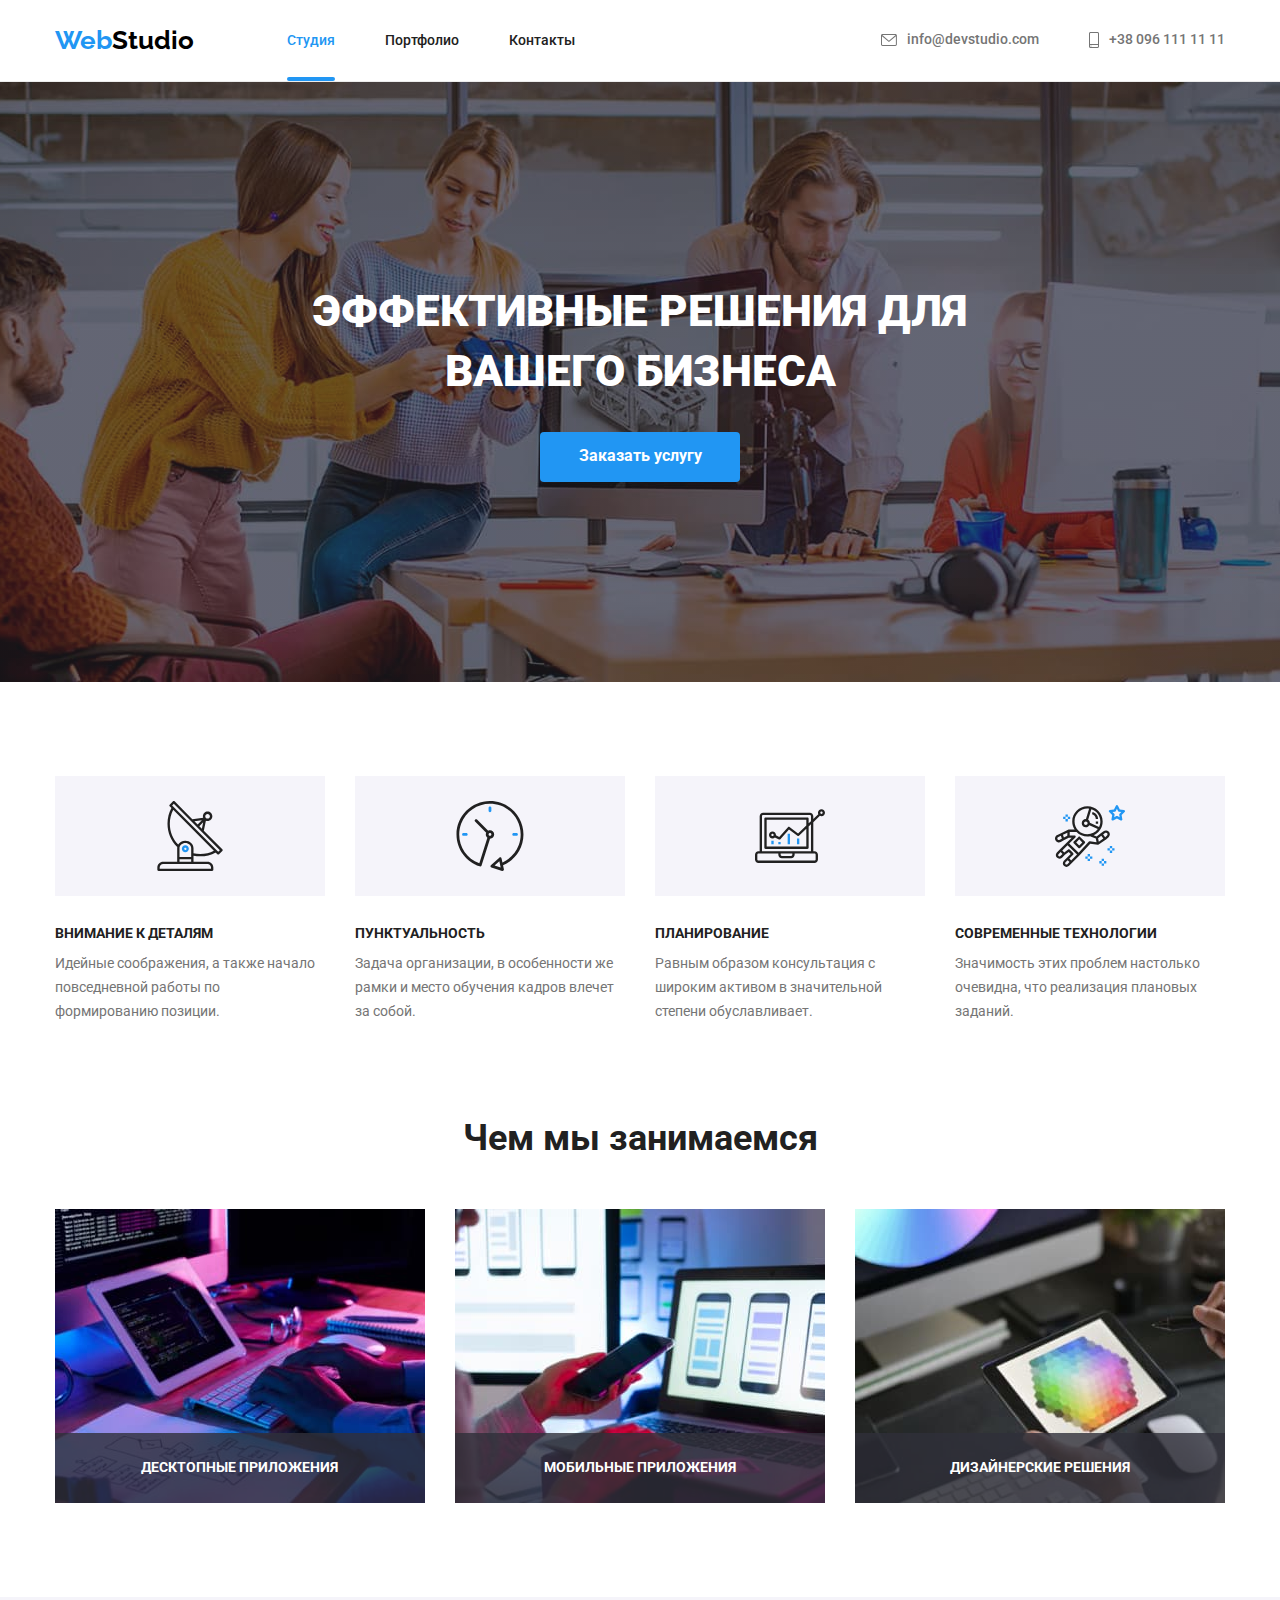
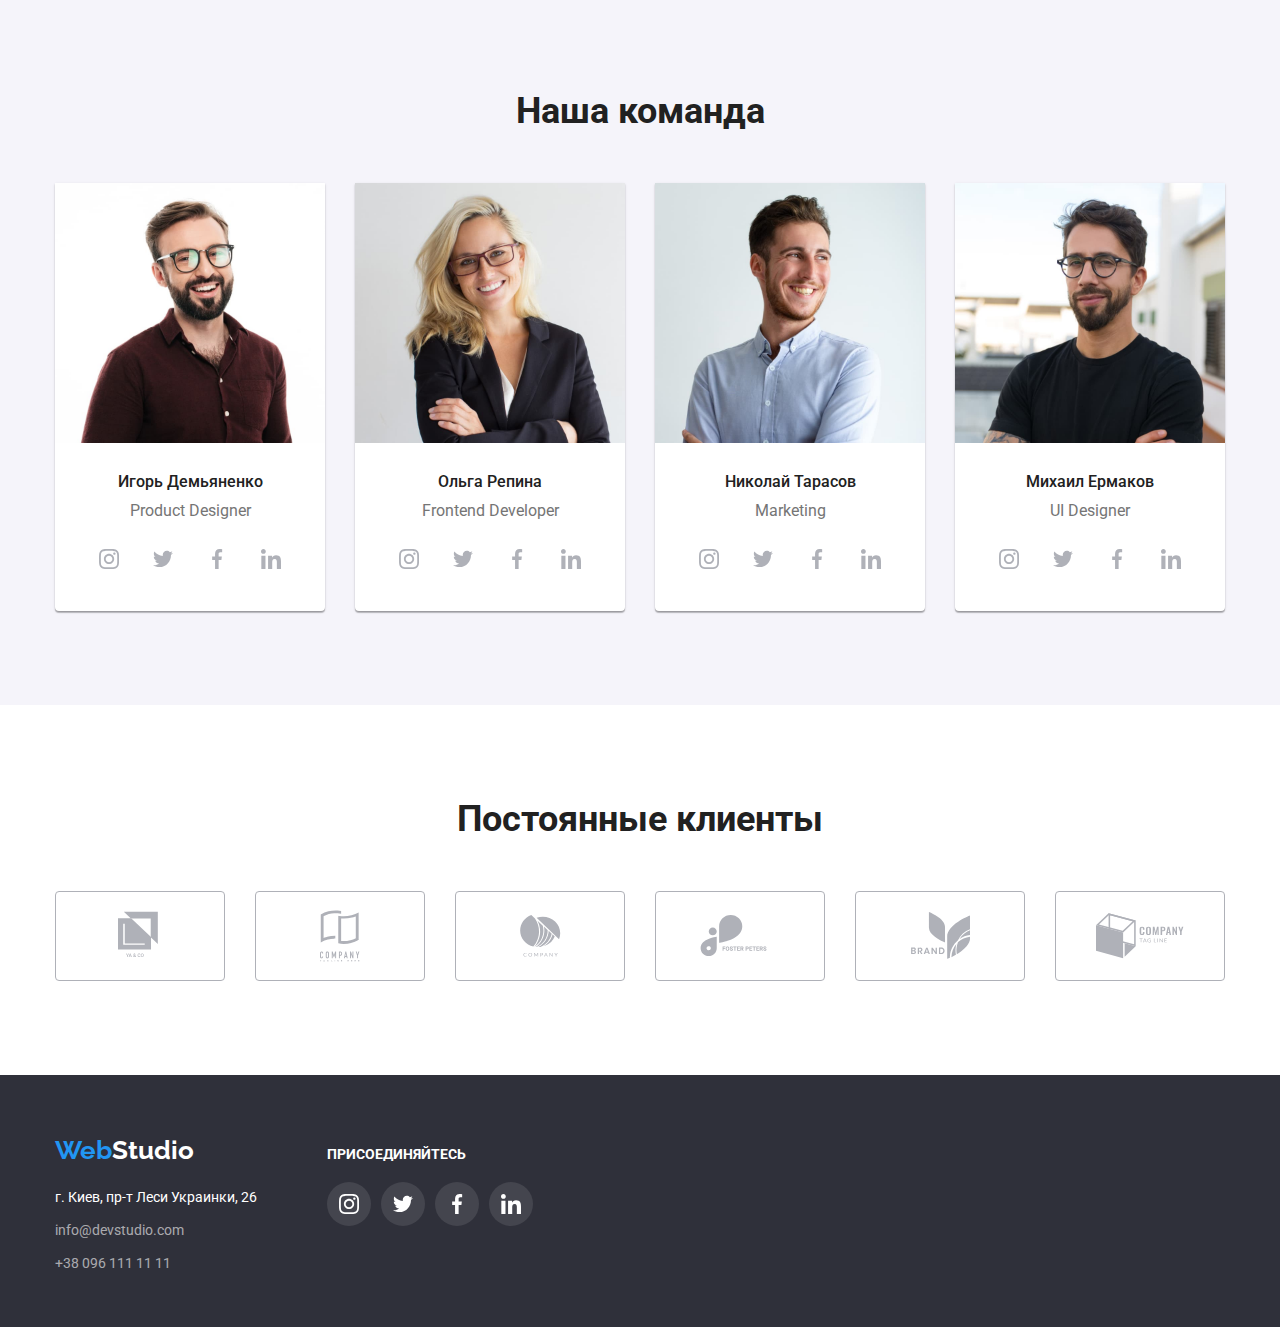
==== index.html @ 31a64cbc "add index.html" ====
<!DOCTYPE html>
<html lang="ru">
  <head>
    <meta charset="UTF-8" />
    <meta name="viewport" content="width=device-width, initial-scale=1.0" />
    <title>Студия</title>
    <link rel="preconnect" href="https://fonts.gstatic.com" />
    <link
      href="https://fonts.googleapis.com/css2?family=Raleway:wght@700&family=Roboto:wght@400;500;700;900&display=swap"
      rel="stylesheet"
    />
    <link
      rel="stylesheet"
      href="https://cdnjs.cloudflare.com/ajax/libs/modern-normalize/1.0.0/modern-normalize.min.css"
    />
    <link rel="stylesheet" href="./css/styles.css" />
  </head>

  <body>
    <!-- Шапка -->
    <header class="header">
      <!--Контейнер для шапки сайта-->
      <div class="container main-nav">
        <nav class="header-nav">
          <!--Навигация-->
          <a href="./index.html" class="logo">
            <span class="logo-web">Web</span>Studio
          </a>

          <ul class="header-list">
            <li class="item">
              <a href="" class="header-list-link current">Студия</a>
            </li>

            <li class="item">
              <a href="./portfolio.html" class="header-list-link">Портфолио</a>
            </li>

            <li class="item">
              <a href="" class="header-list-link">Контакты</a>
            </li>
          </ul>
        </nav>

        <!--Kонтакы-->
        <ul class="contacts">
          <li class="item">
            <a
              href="mailto:info@devstudio.com"
              class="contacts-link header-mail"
            >
              <svg class="icon-contacts" width="16" height="12">
                <use href="./images/icons.svg#icon-envelope"></use>
              </svg>
              info@devstudio.com
            </a>
          </li>

          <li class="item">
            <a href="tel:+380961111111" class="contacts-link header-tel">
              <svg class="icon-contacts" width="10" height="16">
                <use href="./images/icons.svg#icon-smartphone"></use>
              </svg>
              +38 096 111 11 11
            </a>
          </li>
        </ul>
      </div>
    </header>

    <main>
      <!--Герой-->
      <section class="hero">
        <div class="header-overlay">
          <h1 class="hero-title">Эффективные решения для вашего бизнеса</h1>
          <!-- <a href="" class="hero-link" data-modal-open>Заказать услугу</a> -->
          <button class="hero-button" data-modal-open>Заказать услугу</button>
        </div>
      </section>

      <!--Особенности-->
      <section class="features">
        <div class="container">
          <!-- Скрытый заголовок, особенности -->

          <h2 class="hidden">Особенности</h2>
          <ul class="features-list">
            <li class="features-list-item feature-first">
              <div class="features-icons">
                <svg class="icon-antenna" width="70" height="70">
                  <use href="./images/icons.svg#icon-antenna"></use>
                </svg>
              </div>
              <h3 class="features-item-title">Внимание к деталям</h3>
              <p class="features-item-text">
                Идейные соображения, а также начало повседневной работы по
                формированию позиции.
              </p>
            </li>

            <li class="features-list-item feature-second">
              <div class="features-icons">
                <svg class="icon-clock" width="70" height="70">
                  <use href="./images/icons.svg#icon-clock"></use>
                </svg>
              </div>
              <h3 class="features-item-title">Пунктуальность</h3>
              <p class="features-item-text">
                Задача организации, в особенности же рамки и место обучения
                кадров влечет за собой.
              </p>
            </li>

            <li class="features-list-item feature-third">
              <div class="features-icons">
                <svg class="icon-diagram" width="70" height="70">
                  <use href="./images/icons.svg#icon-diagram"></use>
                </svg>
              </div>
              <h3 class="features-item-title">Планирование</h3>
              <p class="features-item-text">
                Равным образом консультация с широким активом в значительной
                степени обуславливает.
              </p>
            </li>

            <li class="features-list-item feature-fourth">
              <div class="features-icons">
                <svg class="icon-astronaut" width="70" height="70">
                  <use href="./images/icons.svg#icon-astronaut"></use>
                </svg>
              </div>
              <h3 class="features-item-title">Современные технологии</h3>
              <p class="features-item-text">
                Значимость этих проблем настолько очевидна, что реализация
                плановых заданий.
              </p>
            </li>
          </ul>
        </div>
      </section>

      <!--Чем мы занимаемся-->
      <section class="issues">
        <div class="container">
          <!--Виды работ-->
          <h2 class="issues-title">Чем мы занимаемся</h2>
          <ul class="issues-list">
            <li class="issues-item">
              <div class="issues-item-thumb">
                <img
                  src="./images/our_projects_1.jpg"
                  alt="Архитектура и логика"
                  width="370"
                />
                <p class="issues-image-text">Десктопные приложения</p>
              </div>
            </li>

            <li class="issues-item">
              <div class="issues-item-thumb">
                <img
                  src="./images/our_projects_2.jpg"
                  alt="Разработка интерфейса"
                  width="370"
                />
                <p class="issues-image-text">Мобильные приложения</p>
              </div>
            </li>

            <li class="issues-item">
              <div class="issues-item-thumb">
                <img
                  src="./images/our_projects_3.jpg"
                  alt="Дизайн"
                  width="370"
                />
                <p class="issues-image-text">Дизайнерские решения</p>
              </div>
            </li>
          </ul>
        </div>
      </section>

      <!-- Наша команда -->
      <section class="team">
        <div class="container">
          <!--Представление команды-->
          <h2 class="team-title">Наша команда</h2>
          <ul class="team-list">
            <!-- Игорь Демьяненко -->
            <li class="team-list-item">
              <img
                src="./images/team_card_1.jpg"
                alt="Игорь Демьяненко"
                width="270"
              />
              <div class="team-card">
                <h3 class="team-item-title">Игорь Демьяненко</h3>
                <p class="team-item-text">Product Designer</p>
                <ul class="social-network ihor-sn">
                  <li class="sn-item">
                    <a href="" class="circle-button">
                      <svg class="icon-sn" width="20" height="20">
                        <use href="./images/icons.svg#icon-instagram"></use>
                      </svg>
                    </a>
                  </li>
                  <li class="sn-item">
                    <a href="" class="circle-button">
                      <svg class="icon-sn" width="20" height="20">
                        <use href="./images/icons.svg#icon-twitter"></use>
                      </svg>
                    </a>
                  </li>
                  <li class="sn-item">
                    <a href="" class="circle-button">
                      <svg class="icon-sn" width="20" height="20">
                        <use href="./images/icons.svg#icon-facebook"></use>
                      </svg>
                    </a>
                  </li>
                  <li class="sn-item">
                    <a href="" class="circle-button">
                      <svg class="icon-sn" width="20" height="20">
                        <use href="./images/icons.svg#icon-linkedin"></use>
                      </svg>
                    </a>
                  </li>
                </ul>
              </div>
            </li>

            <!-- Ольга Репина -->
            <li class="team-list-item">
              <img
                src="./images/team_card_2.jpg"
                alt="Ольга Репина"
                width="270"
              />
              <div class="team-card">
                <h3 class="team-item-title">Ольга Репина</h3>
                <p class="team-item-text">Frontend Developer</p>
                <ul class="social-network olha-sn">
                  <li class="sn-item">
                    <a href="" class="circle-button">
                      <svg class="icon-sn" width="20" height="20">
                        <use href="./images/icons.svg#icon-instagram"></use>
                      </svg>
                    </a>
                  </li>
                  <li class="sn-item">
                    <a href="" class="circle-button">
                      <svg class="icon-sn" width="20" height="20">
                        <use href="./images/icons.svg#icon-twitter"></use>
                      </svg>
                    </a>
                  </li>
                  <li class="sn-item">
                    <a href="" class="circle-button">
                      <svg class="icon-sn" width="20" height="20">
                        <use href="./images/icons.svg#icon-facebook"></use>
                      </svg>
                    </a>
                  </li>
                  <li class="sn-item">
                    <a href="" class="circle-button">
                      <svg class="icon-sn" width="20" height="20">
                        <use href="./images/icons.svg#icon-linkedin"></use>
                      </svg>
                    </a>
                  </li>
                </ul>
              </div>
            </li>

            <!-- Николай Тарасов -->
            <li class="team-list-item">
              <img
                src="./images/team_card_3.jpg"
                alt="Николай Тарасов"
                width="270"
              />
              <div class="team-card">
                <h3 class="team-item-title">Николай Тарасов</h3>
                <p class="team-item-text">Marketing</p>
                <ul class="social-network nikolay-sn">
                  <li class="sn-item">
                    <a href="" class="circle-button">
                      <svg class="icon-sn" width="20" height="20">
                        <use href="./images/icons.svg#icon-instagram"></use>
                      </svg>
                    </a>
                  </li>
                  <li class="sn-item">
                    <a href="" class="circle-button">
                      <svg class="icon-sn" width="20" height="20">
                        <use href="./images/icons.svg#icon-twitter"></use>
                      </svg>
                    </a>
                  </li>
                  <li class="sn-item">
                    <a href="" class="circle-button">
                      <svg class="icon-sn" width="20" height="20">
                        <use href="./images/icons.svg#icon-facebook"></use>
                      </svg>
                    </a>
                  </li>
                  <li class="sn-item">
                    <a href="" class="circle-button">
                      <svg class="icon-sn" width="20" height="20">
                        <use href="./images/icons.svg#icon-linkedin"></use>
                      </svg>
                    </a>
                  </li>
                </ul>
              </div>
            </li>

            <!-- Михаил Ермаков -->
            <li class="team-list-item">
              <img
                src="./images/team_card_4.jpg"
                alt="Михаил Ермаков"
                width="270"
              />
              <div class="team-card">
                <h3 class="team-item-title">Михаил Ермаков</h3>
                <p class="team-item-text">UI Designer</p>
                <ul class="social-network michail-sn">
                  <li class="sn-item">
                    <a href="" class="circle-button">
                      <svg class="icon-sn" width="20" height="20">
                        <use href="./images/icons.svg#icon-instagram"></use>
                      </svg>
                    </a>
                  </li>
                  <li class="sn-item">
                    <a href="" class="circle-button">
                      <svg class="icon-sn" width="20" height="20">
                        <use href="./images/icons.svg#icon-twitter"></use>
                      </svg>
                    </a>
                  </li>
                  <li class="sn-item">
                    <a href="" class="circle-button">
                      <svg class="icon-sn" width="20" height="20">
                        <use href="./images/icons.svg#icon-facebook"></use>
                      </svg>
                    </a>
                  </li>
                  <li class="sn-item">
                    <a href="" class="circle-button">
                      <svg class="icon-sn" width="20" height="20">
                        <use href="./images/icons.svg#icon-linkedin"></use>
                      </svg>
                    </a>
                  </li>
                </ul>
              </div>
            </li>
          </ul>
        </div>
      </section>

      <!-- Постоянные клиенты -->

      <section class="clients">
        <div class="container">
          <h2 class="clients-title">Постоянные клиенты</h2>
          <ul class="clients-list">
            <li class="client-item">
              <a href="" class="button-clients">
                <svg class="clients-icon-logo" width="44" height="50">
                  <use href="./images/icons.svg#icon-client-logo1"></use>
                </svg>
              </a>
            </li>

            <li class="client-item">
              <a href="" class="button-clients">
                <svg class="clients-icon-logo" width="40" height="52">
                  <use href="./images/icons.svg#icon-client-logo2"></use>
                </svg>
              </a>
            </li>

            <li class="client-item">
              <a href="" class="button-clients">
                <svg class="clients-icon-logo" width="41" height="42">
                  <use href="./images/icons.svg#icon-client-logo3"></use>
                </svg>
              </a>
            </li>

            <li class="client-item">
              <a href="" class="button-clients">
                <svg class="clients-icon-logo" width="80" height="42">
                  <use href="./images/icons.svg#icon-client-logo4"></use>
                </svg>
              </a>
            </li>

            <li class="client-item">
              <a href="" class="button-clients">
                <svg class="clients-icon-logo" width="59" height="47">
                  <use href="./images/icons.svg#icon-client-logo5"></use>
                </svg>
              </a>
            </li>

            <li class="client-item">
              <a href="" class="button-clients">
                <svg class="clients-icon-logo" width="88" height="46">
                  <use href="./images/icons.svg#icon-client-logo6"></use>
                </svg>
              </a>
            </li>
          </ul>
        </div>
      </section>
    </main>

    <!-- Подвал -->
    <footer class="footer">
      <div class="container">
        <div class="footer-flex">
          <!-- Блок с контактной информацией -->
          <div class="footer-contacts">
            <!-- Лого -->
            <a href="./index.html" class="footer-logo">
              <span class="logo-web">Web</span>Studio
            </a>

            <!--Контактная информация-->
            <address class="footer-address">
              <!-- Физический адрес -->

              <a
                href="https://goo.gl/maps/JUrXiFq32XLz6EwXA"
                class="footer-address-link"
                >г. Киев, пр-т Леси Украинки, 26</a
              >

              <!-- Электронная почта -->

              <a href="mailto:info@devstudio.com" class="footer-email"
                >info@devstudio.com</a
              >

              <!-- Телефон -->

              <a href="tel:+380961111111" class="footer-tel"
                >+38 096 111 11 11</a
              >
            </address>
          </div>

          <!-- Блок со ссылками на соц.сети -->
          <div class="footer-sn">
            <p class="footer-sn-title">присоединяйтесь</p>
            <ul class="footer-circle-icons">
              <li class="footer-sn-items">
                <a href="" class="circle-button footer-circle-button">
                  <svg class="icon-sn" width="20" height="20">
                    <use href="./images/icons.svg#icon-instagram"></use>
                  </svg>
                </a>
              </li>
              <li class="footer-sn-items">
                <a href="" class="circle-button footer-circle-button">
                  <svg class="icon-sn" width="20" height="20">
                    <use href="./images/icons.svg#icon-twitter"></use>
                  </svg>
                </a>
              </li>
              <li class="footer-sn-items">
                <a href="" class="circle-button footer-circle-button">
                  <svg class="icon-sn" width="20" height="20">
                    <use href="./images/icons.svg#icon-facebook"></use>
                  </svg>
                </a>
              </li>
              <li class="footer-sn-items">
                <a href="" class="circle-button footer-circle-button">
                  <svg class="icon-sn" width="20" height="20">
                    <use href="./images/icons.svg#icon-linkedin"></use>
                  </svg>
                </a>
              </li>
            </ul>
          </div>
        </div>
      </div>
    </footer>

    <!-- Модальное окно -->

    <div class="backdrop is-hidden" data-modal>
      <div class="modal">
        <p>
          Lorem ipsum dolor sit amet consectetur adipisicing elit. Est hic optio
          dicta pariatur nostrum sequi aspernatur itaque dolorem veniam delectus
          voluptatum eveniet ipsa exercitationem velit, sint, blanditiis
          obcaecati cum dolores, accusamus culpa sed. Facilis fuga incidunt
          explicabo eaque? Autem nulla quod sapiente, dolores fugit nostrum
          accusantium architecto reiciendis quia! Earum quae eligendi incidunt
          assumenda labore debitis molestiae! Itaque blanditiis minus ipsam
          illum maiores quam ipsa, omnis sapiente aut tempora quia officia
          explicabo officiis facere, quos tenetur, esse odit saepe laudantium?
          Iusto incidunt nihil laborum similique nostrum est ratione asperiores
          quisquam sit? Fuga quisquam quae velit corrupti debitis voluptate
          quibusdam minus.
        </p>
        <button class="modal-close-button" data-modal-close>
          <svg class="modal-close-svg" width="30" height="30">
            <use href="./images/logo-svg/symbol-defs.svg#icon-close"></use>
          </svg>
        </button>
      </div>
    </div>

    <script src="./js/modal.js"></script>
  </body>
</html>
---- css/styles.css ----
:root {
  --main-background-color: #ffffff;
  --white-additional-color: #ffffff;
  --additional-background-color: #f5f4fa;
  --title-text-color: #212121;
  --text-color: #757575;
  --accent-color: #2196f3;
  --logo-color: #000;
  --hero-footer-color: #2f303a;
  --mailtel-logo-footer: rgba(255, 255, 255, 0.6);
  --grey-svg-color: #afb1b8;
  --portfolio-border-color: #eeeeee;
}

/* Общая стилизация */

ul {
  list-style: none;
  margin: 0;
  padding: 0;
}

a {
  text-decoration: none;
}

/* Фоновые цвета */

.header {
  background-color: var(--main-background-color);
  border-bottom: 1px solid #ececec;
}

.hero,
.footer {
  background-color: var(--hero-footer-color);
}

.team {
  background-color: var(--additional-background-color);
}

/* Шрифты */

body {
  margin: 0;
  font-family: 'Roboto', sans-serif;
}

/* Общие стили для контейнера */

.container {
  margin-left: auto;
  margin-right: auto;
  width: 1200px;
  padding-left: 15px;
  padding-right: 15px;
}

/* Стилизация разделов с фоном, отличным от основного */

.team {
  margin-left: auto;
  margin-right: auto;
}

/* Обнуление встроенных стилей */

h1,
h2,
h3,
h4,
h5,
h6,
p {
  margin: 0;
}

img {
  display: block;
  max-width: 100%;
}

button {
  border: 0;
  padding: 0;
  margin: 0;
}

/* Header */

/* Логотип в шапке */

.logo {
  margin-right: 93px;
  padding-top: 25px;
  padding-bottom: 25px;

  color: var(--logo-color);

  font-family: 'Raleway', sans-serif;

  font-weight: 700;
  font-size: 26px;
  line-height: 1.19;
}

.logo-web {
  color: var(--accent-color);
}

/* Оформление нав. ссылок в шапке */

.header-list-link {
  position: relative;

  padding-top: 32px;
  padding-bottom: 32px;

  color: var(--title-text-color);

  font-weight: 500;
  font-size: 14px;
  line-height: 1.14;

  text-decoration: none;

  transition: color 250ms cubic-bezier(0.4, 0, 0.2, 1);
}

.header-list-link:hover,
.header-list-link:focus {
  color: var(--accent-color);
}

.header-list .header-list-link.current {
  color: var(--accent-color);
}

/* Подчеркивание активного пункта меню */

.header-list-link.current::after {
  position: absolute;
  content: '';
  display: block;
  bottom: -1px;
  width: 100%;
  height: 4px;
  background-color: var(--accent-color);
  border-radius: 2px;
}

/* Оформление ссылок email и tel в шапке */

.contacts-link {
  display: flex;
  align-items: center;

  padding-top: 32px;
  padding-bottom: 32px;

  color: var(--text-color);

  font-weight: 500;
  font-size: 14px;
  line-height: 1.14;

  text-decoration: none;

  transition: color 250ms cubic-bezier(0.4, 0, 0.2, 1);
}

.contacts-link:hover,
.contacts-link:focus {
  color: var(--accent-color);
}

/* Геометрия и позиционирование Header */

/* Размещает в одну строку ссылки email и tel */

.header-list,
.contacts {
  display: flex;
}

/* Размещает в одну строку лого и нав. ссылки */

.header-nav {
  display: flex;
  align-items: center;
}

/* Размещает в одну строку навигацию и контакты */

.main-nav {
  display: flex;
  align-items: center;
  justify-content: space-between;
}

/* Добавляет отступы между нав. ссылками и между ссылками контактов.
Отступ только для тех элементов, перед которыми есть хоть один сосед */

.header-list .item + .item {
  margin-left: 50px;
}

.contacts .item + .item {
  margin-left: 50px;
}

/* Цвет и отступ для иконок мейла и телефона */

.icon-contacts {
  margin-right: 10px;
  fill: currentColor;
}

/* Герой */

.hero {
  max-width: 1600px;
  height: 600px;

  margin-left: auto;
  margin-right: auto;

  text-align: center;
}

.header-overlay {
  background-repeat: no-repeat;
  background-position: center;
  background-size: cover;

  padding-top: 200px;

  max-width: 1600px;
  min-height: 600px;
  margin-left: auto;
  margin-right: auto;

  background-image: linear-gradient(
      to right,
      rgba(47, 48, 58, 0.4),
      rgba(47, 48, 58, 0.4)
    ),
    url('../images/img-hero.jpg');
}

.hero-title {
  margin-left: auto;
  margin-right: auto;
  margin-bottom: 30px;

  width: 696px;

  color: var(--white-additional-color);

  font-weight: 900;
  font-size: 44px;
  line-height: 1.36;

  text-transform: uppercase;
}

/* .hero-link {
  display: inline-block;
  padding: 10px 32px;
  border-radius: 4px;
  color: var(--white-additional-color);
  background-color: var(--accent-color);
  font-weight: 700;
  font-size: 16px;
} */

.hero-button {
  width: 200px;
  height: 50px;
  background-color: var(--accent-color);
  color: var(--white-additional-color);
  font-weight: 700;
  font-size: 16px;
  border-radius: 4px;
  cursor: pointer;
}

/* Особенности */

.features {
  padding-top: 94px;
}

/* Декоративные элементы  */

.features-icons {
  display: flex;
  justify-content: center;
  align-items: center;

  margin-bottom: 30px;

  width: 270px;
  height: 120px;

  background-color: var(--additional-background-color);
}

/* Стили текста и заголовков */

.features-item-title {
  margin-bottom: 10px;

  color: var(--title-text-color);

  font-weight: 700;
  font-size: 14px;
  line-height: 1.14;

  text-transform: uppercase;
}

.features-item-text {
  color: var(--text-color);

  font-weight: 400;
  font-size: 14px;
  line-height: 1.71;
}

/* Размещает блоки в строку. Компенсационные отступы */

.features-list {
  display: flex;
  flex-wrap: wrap;

  margin-left: -30px;
  margin-top: -30px;
}

/* Размещает блоки по 4 в строке. Добавляет отступы между ними */

.features-list > .features-list-item {
  flex-basis: calc(100% / 4 - 30px);

  margin-left: 30px;
  margin-top: 30px;
}

/* Задачи */

.issues {
  padding-top: 94px;
  padding-bottom: 94px;
}

.issues-title {
  margin-bottom: 50px;

  color: var(--title-text-color);

  font-weight: 700;
  font-size: 36px;
  line-height: 1.16;

  text-align: center;
}

.issues-item-thumb {
  position: relative;
}

.issues-item-thumb::before {
  content: '';
  display: flex;
  position: absolute;

  top: 224px;
  left: 0;

  width: 100%;
  height: 70px;

  background-color: rgba(47, 48, 58, 0.8);
}

.issues-image-text {
  position: absolute;
  top: 251px;
  white-space: nowrap;

  transform: translate(-50%, 0);
  left: 50%;

  color: var(--white-additional-color);

  font-weight: 700;
  font-size: 14px;
  line-height: 1.14;

  text-transform: uppercase;
}

/* Размещает блоки в строку. Компенсационные отступы */

.issues-list {
  display: flex;
  flex-wrap: wrap;

  margin-left: -30px;
  margin-top: -30px;
}

/* Размещает блоки по 3 в строке. Добавляет отступы между ними */

.issues-list > .issues-item {
  flex-basis: calc(100% / 3 - 30px);

  margin-left: 30px;
  margin-top: 30px;
}

/* Команда */

.team {
  padding-top: 94px;
  padding-bottom: 94px;
}

.team-title {
  margin-bottom: 50px;

  color: var(--title-text-color);

  font-weight: 700;
  font-size: 36px;
  line-height: 1.16;

  text-align: center;
}

.team-card {
  padding: 30px 32px;
}

.team-item-title {
  margin-bottom: 10px;

  color: var(--title-text-color);

  font-weight: 500;
  font-size: 16px;
  line-height: 1.18;

  text-align: center;
}

.team-item-text {
  margin-bottom: 16px;

  color: var(--text-color);

  font-weight: 400;
  font-size: 16px;
  line-height: 1.18;

  text-align: center;
}

/* Размещает блоки в строку. Компенсационные отступы */

.team-list {
  display: flex;
  flex-wrap: wrap;
  margin-left: -30px;
  margin-top: -30px;
}

/* Размещает блоки по 3 в строке. Добавляет отступы между ними */

.team-list > .team-list-item {
  flex-basis: calc(100% / 4 - 30px);

  margin-left: 30px;
  margin-top: 30px;
}

.team-list-item {
  background-color: var(--main-background-color);
  box-shadow: 0px 1px 3px rgba(0, 0, 0, 0.12), 0px 1px 1px rgba(0, 0, 0, 0.14),
    0px 2px 1px rgba(0, 0, 0, 0.2);
  border-radius: 0px 0px 4px 4px;
}

/* Блок с иконками соц.сетей */

.social-network {
  display: flex;
  justify-content: space-between;
}

/* Размещение ссылок в строку, выравнивание */

.circle-button {
  display: flex;
  justify-content: center;
  align-items: center;

  width: 44px;
  height: 44px;
  border-radius: 50%;

  color: var(--grey-svg-color);
  background-color: var(--main-background-color);

  transition: color 250ms cubic-bezier(0.4, 0, 0.2, 1),
  background-color 250ms cubic-bezier(0.4, 0, 0.2, 1);
}

.circle-button:hover,
.circle-button:focus {
  background-color: var(--accent-color);
  color: var(--white-additional-color);
}

.icon-sn {
  fill: currentColor;
}

/* Постоянные клиенты */

.clients {
  padding-top: 94px;
  padding-bottom: 94px;
}

.clients-title {
  margin-bottom: 50px;

  color: var(--title-text-color);

  font-weight: 700;
  font-size: 36px;
  line-height: 1.16;

  text-align: center;
}

.clients-list {
  display: flex;
  flex-wrap: wrap;
}

.client-item:not(:last-child) {
  margin-right: 30px;
}

.button-clients {
  display: flex;
  justify-content: center;
  align-items: center;

  width: 170px;
  height: 90px;

  border: 1px solid #afb1b8;
  border-radius: 4px;

  color: #afb1b8;

  transition: color 250ms cubic-bezier(0.4, 0, 0.2, 1),
  border-color 250ms cubic-bezier(0.4, 0, 0.2, 1);
}

.button-clients:hover,
.button-clients:focus {
  border-color: var(--accent-color);
  color: var(--accent-color);
}

.clients-icon-logo {
  fill: currentColor;
}

/* Подвал */

.footer {
  margin-left: auto;
  margin-right: auto;
  min-height: 252px;

  padding-top: 60px;
}

.footer-logo {
  display: block;
  margin-bottom: 20px;

  color: var(--white-additional-color);

  font-family: 'Raleway', sans-serif;
  font-weight: 700;
  font-size: 26px;
  line-height: 1.19;

  text-decoration: none;
}

.footer-address-link {
  margin-bottom: 9px;

  color: var(--white-additional-color);

  font-style: normal;
  font-weight: 400;
  font-size: 14px;
  line-height: 1.71;
}

.footer-email,
.footer-tel {
  color: var(--mailtel-logo-footer);

  font-style: normal;
  font-weight: 400;
  font-size: 14px;
  line-height: 1.71;
}

.footer-email {
  display: block;
  margin-bottom: 9px;
}


.footer-email:focus,
.footer-email:hover {
  color: var(--accent-color);
}

.footer-tel:focus,
.footer-tel:hover {
  color: var(--accent-color);
}

.footer-address-link {
  display: block;
  margin-bottom: 9px;
}

/* Ставит блоки футера в строку */

.footer-flex {
  display: flex;
  align-items: baseline;
}

.footer-sn {
  margin-left: 70px;
}

.footer-sn-title {
  margin-bottom: 20px;

  color: var(--white-additional-color);

  font-weight: 700;
  font-size: 14px;
  line-height: 1.142;

  text-align: left;
  text-transform: uppercase;
}

/* Ставит иконки в строку и добавляет выравнивание */

.footer-circle-icons {
  display: flex;
}

.footer-circle-button {
  background-color: rgba(255, 255, 255, 0.1);
  color: var(--white-additional-color);
}

.footer-sn-items {
  margin-right: 10px;
}

.footer-circle-icons li:last-child {
  margin-right: 0;
}

/* Портфолио */

.portfolio {
  padding-top: 94px;
  padding-bottom: 94px;
}

.buttons {
  margin-bottom: 50px;
}

.portfolio-button {
  padding: 6px 22px;

  color: var(--title-text-color);
  background-color: var(--additional-background-color);

  font-family: inherit;
  font-weight: 500;
  font-size: 16px;
  line-height: 1.6;

  border: none;
  border-radius: 4px;

  transition: color 250ms cubic-bezier(0.4, 0, 0.2, 1),
  background-color 250ms cubic-bezier(0.4, 0, 0.2, 1),
  box-shadow 250ms cubic-bezier(0.4, 0, 0.2, 1);
}

.portfolio-button:hover,
.portfolio-button:focus {
  color: var(--white-additional-color);
  background-color: var(--accent-color);
  box-shadow: 0px 3px 1px rgba(0, 0, 0, 0.1), 0px 1px 2px rgba(0, 0, 0, 0.08),
    0px 2px 2px rgba(0, 0, 0, 0.12);
}

.portfolio-button-list {
  display: flex;
  justify-content: center;
}

.button-item:not(:last-child) {
  margin-right: 8px;
}

/* Портфолио. Работы */

/* Эффект ховера на ссылку */

.portfolio-list-link {
  display: block;
  width: 100%;
  height: 100%;

  transition: box-shadow 250ms cubic-bezier(0.4, 0, 0.2, 1);
}

.portfolio-list-link:hover,
.portfolio-list-link:focus {
  box-shadow: 0px 1px 1px rgba(0, 0, 0, 0.12), 0px 4px 4px rgba(0, 0, 0, 0.06),
    1px 4px 6px rgba(0, 0, 0, 0.16);
}

/* Размещает карточки в строку. Компенсационные отступы */

.portfolio-list {
  display: flex;
  flex-wrap: wrap;

  margin-left: -30px;
  margin-top: -30px;
}

.portfolio-list-item {
  flex-basis: calc(100% / 3 - 30px);

  margin-left: 30px;
  margin-top: 30px;

  background-color: var(--main-background-color);
}

/* Синий оверлей */

.card-thumb {
  position: relative;
  overflow: hidden;
}

.card-overlay {
  position: absolute;
  transform: translateY(100%);
  transition: transform 250ms cubic-bezier(0.4, 0, 0.2, 1);

  top: 0;
  left: 0;

  width: 100%;
  height: 100%;

  background-color: rgba(33, 150, 243, 0.9);
}

.card-overlay-text {
  position: absolute;
  transform: translate(-50%, -50%);

  top: 50%;
  left: 50%;

  width: 322px;

  color: var(--white-additional-color);

  font-weight: 400;
  font-size: 18px;
  line-height: 1.55;
}

.portfolio-list-link:hover .card-overlay {
  transform: translateX(0);
}

.portfolio-list-link:focus .card-overlay {
  transform: translateX(0);
}

.card-content {
  padding-top: 20px;
  padding-bottom: 20px;
  padding-left: 24px;
  padding-right: 24px;

  border-bottom: 1px solid var(--portfolio-border-color);
  border-left: 1px solid var(--portfolio-border-color);
  border-right: 1px solid var(--portfolio-border-color);
}

.portfolio-item-header {
  margin-bottom: 4px;

  color: var(--title-text-color);

  font-weight: 700;
  font-size: 18px;
  line-height: 2;
}

.portfolio-item-text {
  color: var(--text-color);

  font-weight: 400;
  font-size: 16px;
  line-height: 1.87;
}

/* Скрытый заголовок. Код подсмотрен у А.Репеты */

.hidden {
  position: absolute;
  width: 1px;
  height: 1px;
  margin: -1px;
  border: 0;
  padding: 0;

  white-space: nowrap;
  clip-path: inset(100%);
  clip: rect(0 0 0 0);
  overflow: hidden;
}

/* Модальное окно */

.backdrop {
  position: fixed;
  top: 0;
  left: 0;
  width: 100%;
  height: 100%;
  background-color: rgba(0, 0, 0, 0.2);
  opacity: 1;
  transition: opasity 250ms cubic-bezier(0.4, 0, 0.2, 1);
}

.backdrop.is-hidden {
  opacity: 0;
  pointer-events: none;
}

.backdrop.is-hidden > .modal {
  opacity: 0;
}

.modal {
  position: absolute;
  top: 50%;
  left: 50%;
  transform: translate(-50%, -50%);

  padding: 40px;
  width: 528px;
  height: 581px;
  max-height: 100vh;

  background-color: var(--main-background-color);

  overflow-y: auto;

  box-shadow: 0px 1px 3px rgba(0, 0, 0, 0.12), 0px 1px 1px rgba(0, 0, 0, 0.14),
    0px 2px 1px rgba(0, 0, 0, 0.2);
  border-radius: 4px;

  transition: opacity cubic-bezier(0.4, 0, 0.2, 1);
}

.modal-close-button {
  position: absolute;
  top: 14px;
  right: 14px;
  width: 30px;
  height: 30px;
}

.modal-close-svg {
  background-color: #fff;
}
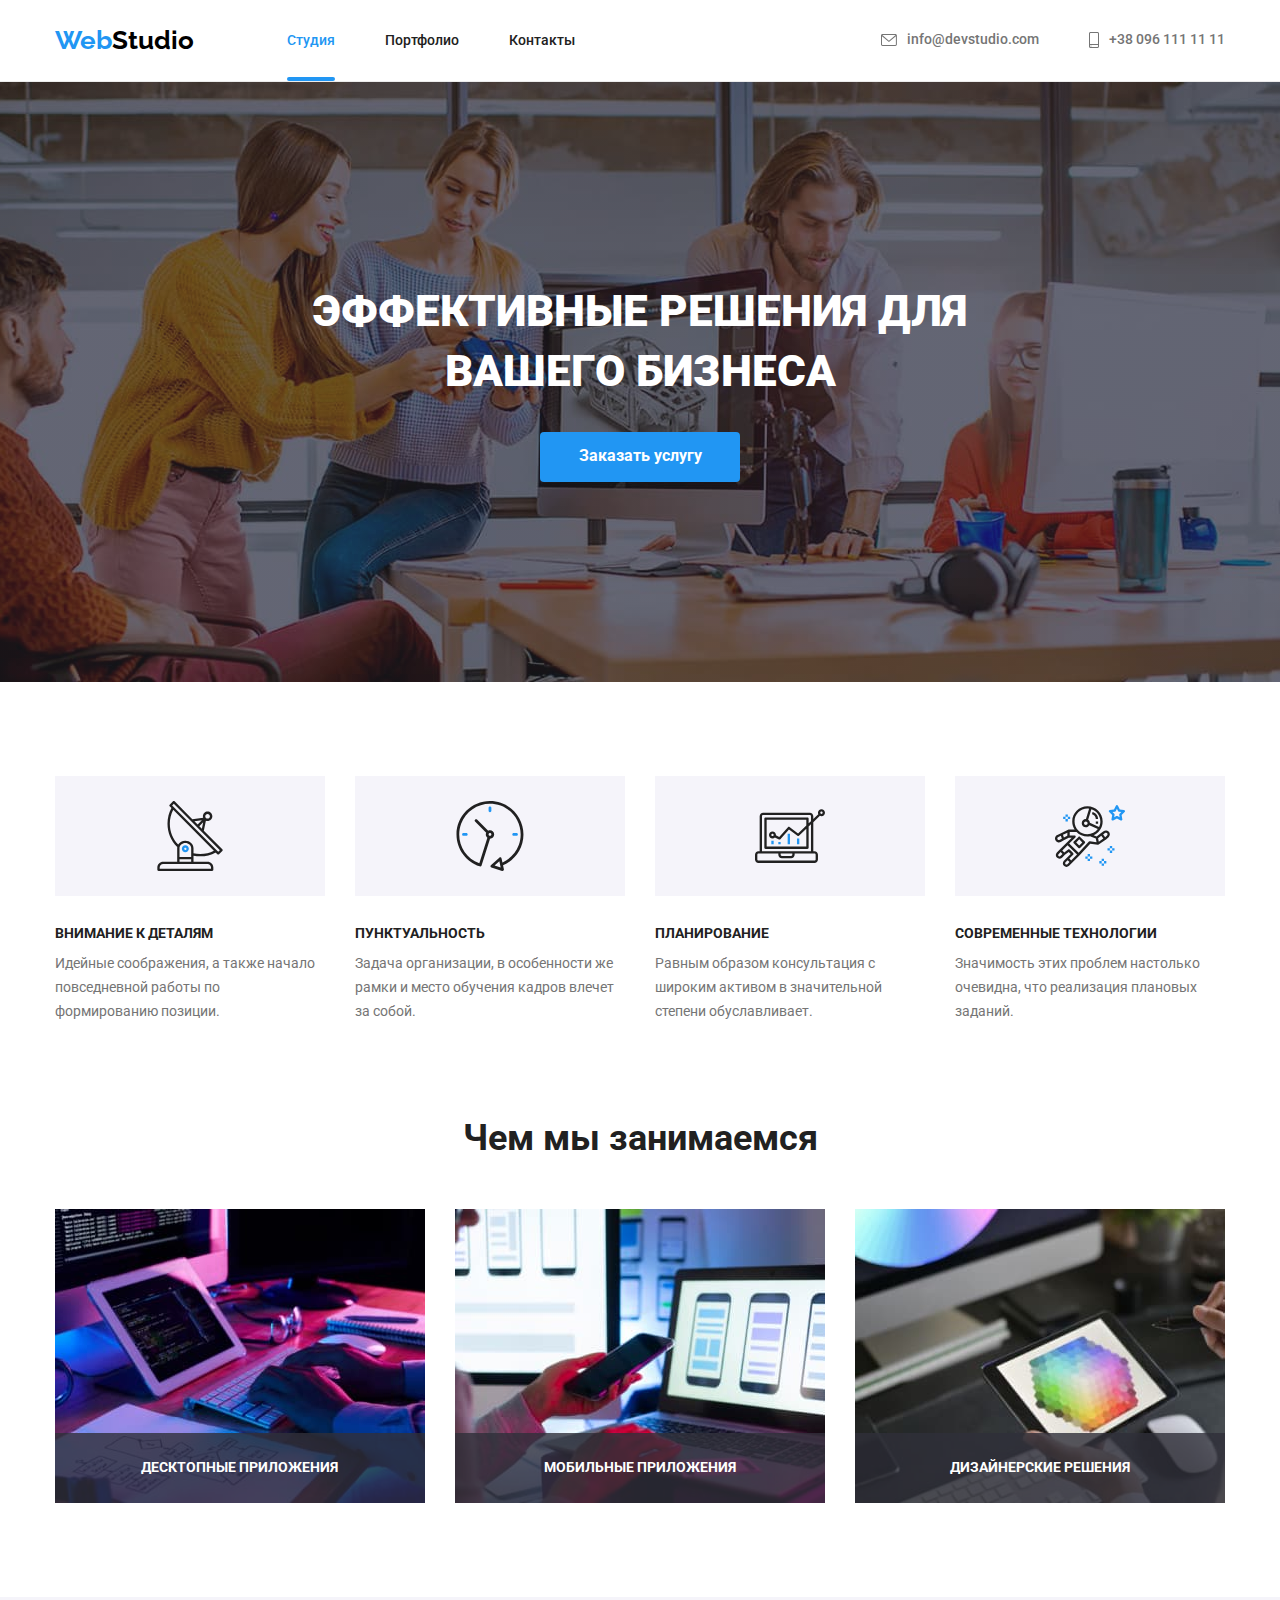
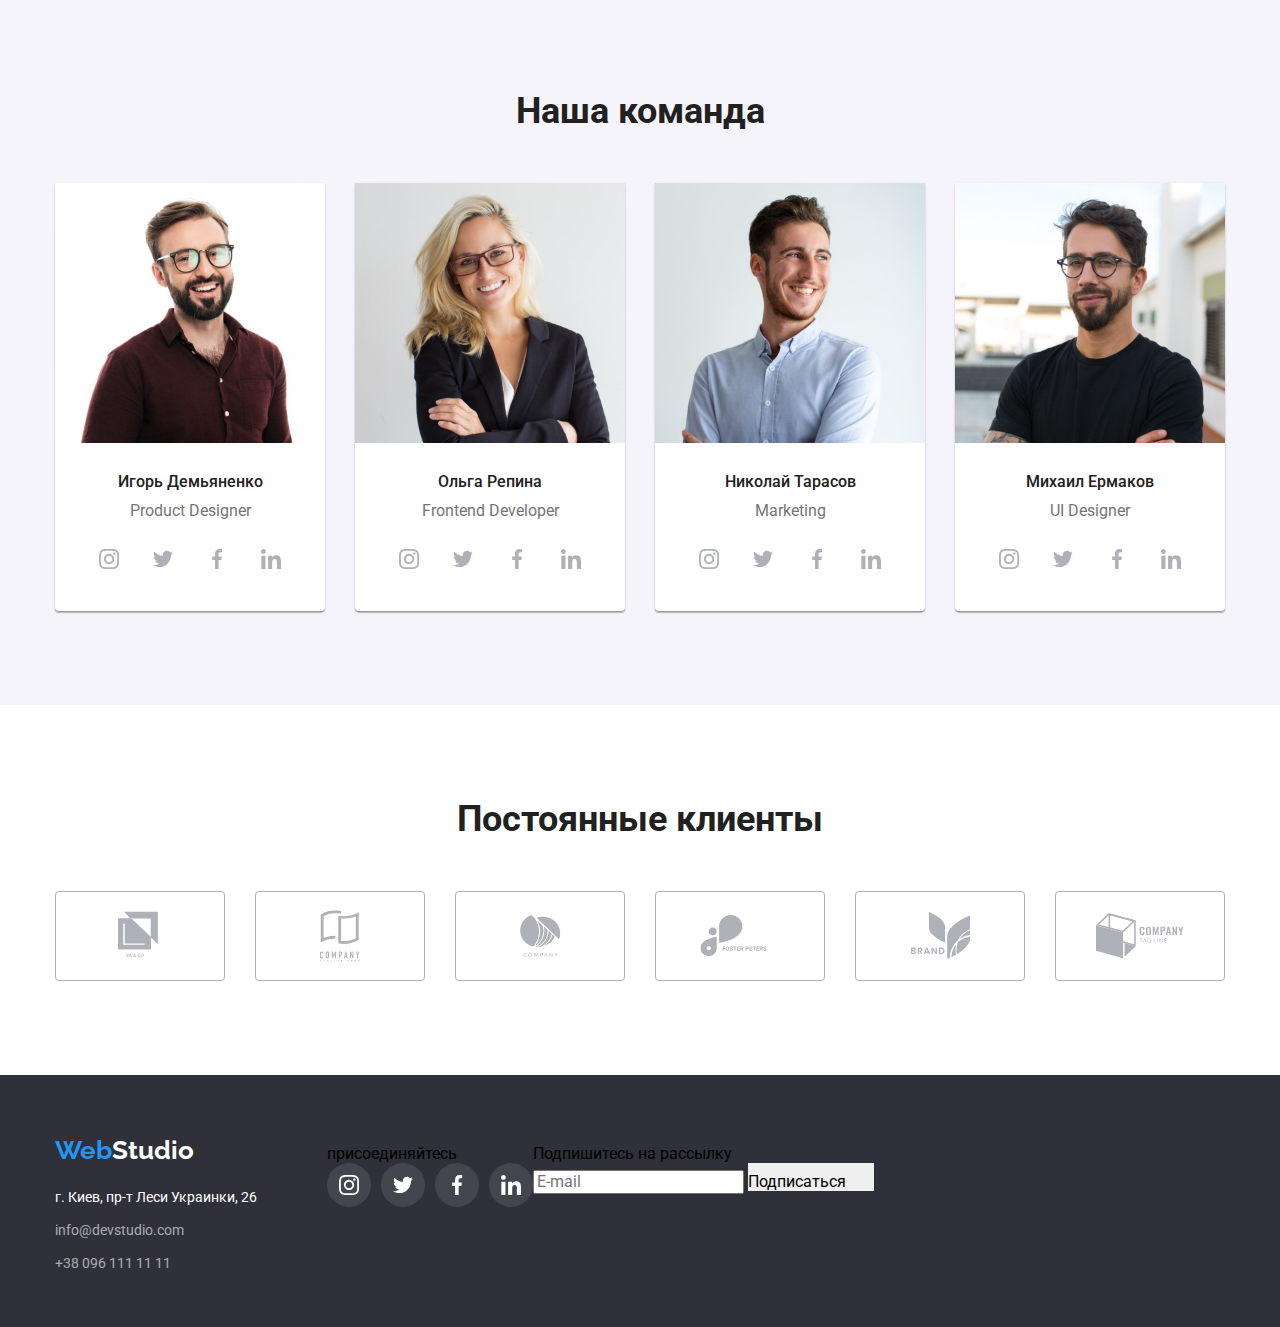
==== commit e1b687f7: "add correct index.html" ====
--- a/index.html
+++ b/index.html
@@ -458,7 +458,7 @@
 
           <!-- Блок со ссылками на соц.сети -->
           <div class="footer-sn">
-            <p class="footer-sn-title">присоединяйтесь</p>
+            <p class="footer-titles">присоединяйтесь</p>
             <ul class="footer-circle-icons">
               <li class="footer-sn-items">
                 <a href="" class="circle-button footer-circle-button">
@@ -490,6 +490,29 @@
               </li>
             </ul>
           </div>
+
+          <!-- Блок с подпиской на рассылку -->
+          <div class="footer-subscribe">
+            <form>
+              <p class="footer-titles">Подпишитесь на рассылку</p>
+              <div role="group" class="footer-sub-main">
+                <label>
+                  <input
+                    type="email"
+                    name="email"
+                    placeholder="E-mail"
+                    class="footer-sub-field"
+                  />
+                </label>
+                <button type="submit" class="footer-sub-btn">
+                  Подписаться
+                  <svg class="clients-icon-logo" width="24" height="24">
+                    <use href="./images/icons.svg#icon-send-footer"></use>
+                  </svg>
+                </button>
+              </div>
+            </form>
+          </div>
         </div>
       </div>
     </footer>
@@ -498,28 +521,118 @@
 
     <div class="backdrop is-hidden" data-modal>
       <div class="modal">
-        <p>
-          Lorem ipsum dolor sit amet consectetur adipisicing elit. Est hic optio
-          dicta pariatur nostrum sequi aspernatur itaque dolorem veniam delectus
-          voluptatum eveniet ipsa exercitationem velit, sint, blanditiis
-          obcaecati cum dolores, accusamus culpa sed. Facilis fuga incidunt
-          explicabo eaque? Autem nulla quod sapiente, dolores fugit nostrum
-          accusantium architecto reiciendis quia! Earum quae eligendi incidunt
-          assumenda labore debitis molestiae! Itaque blanditiis minus ipsam
-          illum maiores quam ipsa, omnis sapiente aut tempora quia officia
-          explicabo officiis facere, quos tenetur, esse odit saepe laudantium?
-          Iusto incidunt nihil laborum similique nostrum est ratione asperiores
-          quisquam sit? Fuga quisquam quae velit corrupti debitis voluptate
-          quibusdam minus.
-        </p>
+        <form class="modal-form">
+          <p class="modal-header">Оставьте свои данные, мы вам перезвоним</p>
+
+          <!-- Вводим имя -->
+
+          <div class="group-fields">
+            <label class="modal-labels" for="name">
+              <span class="modal-label-text">Имя</span>
+            </label>
+
+            <div class="group-input">
+              <input class="modal-input" type="text" name="name" id="name" />
+
+              <svg class="modal-icon" width="18" height="18">
+                <use href="./images/icons.svg#icon-name-modal"></use>
+              </svg>
+            </div>
+
+            <!-- Вводим телефон -->
+
+            <label class="modal-labels" for="tel">
+              <span class="modal-label-text">Телефон</span>
+            </label>
+
+            <div class="group-input">
+              <input class="modal-input" type="tel" name="tel" id="tel" />
+
+              <svg class="modal-icon" width="18" height="18">
+                <use href="./images/icons.svg#icon-phone-modal"></use>
+              </svg>
+            </div>
+
+            <!-- Вводим почту -->
+
+            <label class="modal-labels" for="email">
+              <span class="modal-label-text">Почта</span>
+            </label>
+
+            <div class="group-input">
+              <input class="modal-input" type="email" name="email" id="email" />
+
+              <svg class="modal-icon" width="18" height="18">
+                <use href="./images/icons.svg#icon-envelop-modal"></use>
+              </svg>
+            </div>
+
+            <!-- Вводим комментарий -->
+
+            <label class="modal-labels comments" for="feedback">
+              <span class="modal-label-text">Комментарий</span>
+            </label>
+
+            <textarea
+              class="modal-input text-feedback"
+              name="feedback"
+              rows="5"
+              placeholder="Введите текст"
+              id="feedback"
+            ></textarea>
+          </div>
+
+          <!-- Согласие на рассылку. Принимаются условия договора -->
+
+          <label class="modal-agree">
+            <input
+              class="modal-checkbox"
+              type="checkbox"
+              name="agreement"
+              value="reading"
+            />
+
+            <svg class="modal-checked-icon" width="16" height="15">
+              <use href="./images/icons.svg#icon-check-modal-new"></use>
+            </svg>
+            <svg class="modal-checkbox-icon" width="16" height="15">
+              <use href="./images/icons.svg#icon-check-modal-empty"></use>
+            </svg>
+
+            <span class="modal-agree-text">
+              Соглашаюсь с рассылкой и принимаю
+              <a href="" class="modal-agree-link">Условия договора</a>
+            </span>
+          </label>
+
+          <!-- Кнопка отправки формы -->
+
+          <button type="submit" class="modal-send-btn">Отправить</button>
+        </form>
+
+        <!-- Кнопка закрытия модального окна  -->
+
         <button class="modal-close-button" data-modal-close>
-          <svg class="modal-close-svg" width="30" height="30">
-            <use href="./images/logo-svg/symbol-defs.svg#icon-close"></use>
+          <svg class="modal-close-svg" width="18" height="18">
+            <use href="./images/icons.svg#icon-close-black"></use>
           </svg>
         </button>
       </div>
     </div>
 
     <script src="./js/modal.js"></script>
+
+    <!-- <script>
+      (() => {
+        document
+          .querySelector('.js-speaker-form')
+          .addEventListener('submit', e => {
+            e.preventDefault();
+            new FormData(e.currentTarget).forEach((value, name) =>
+              console.log(`${name}: ${value}`),
+            );
+          });
+      })();
+    </script> -->
   </body>
 </html>--- a/css/styles.css
+++ b/css/styles.css
@@ -637,11 +637,13 @@
 .footer-email:focus,
 .footer-email:hover {
   color: var(--accent-color);
+  transition: color 250ms cubic-bezier(0.4, 0, 0.2, 1);
 }
 
 .footer-tel:focus,
 .footer-tel:hover {
   color: var(--accent-color);
+  transition: color 250ms cubic-bezier(0.4, 0, 0.2, 1);
 }
 
 .footer-address-link {
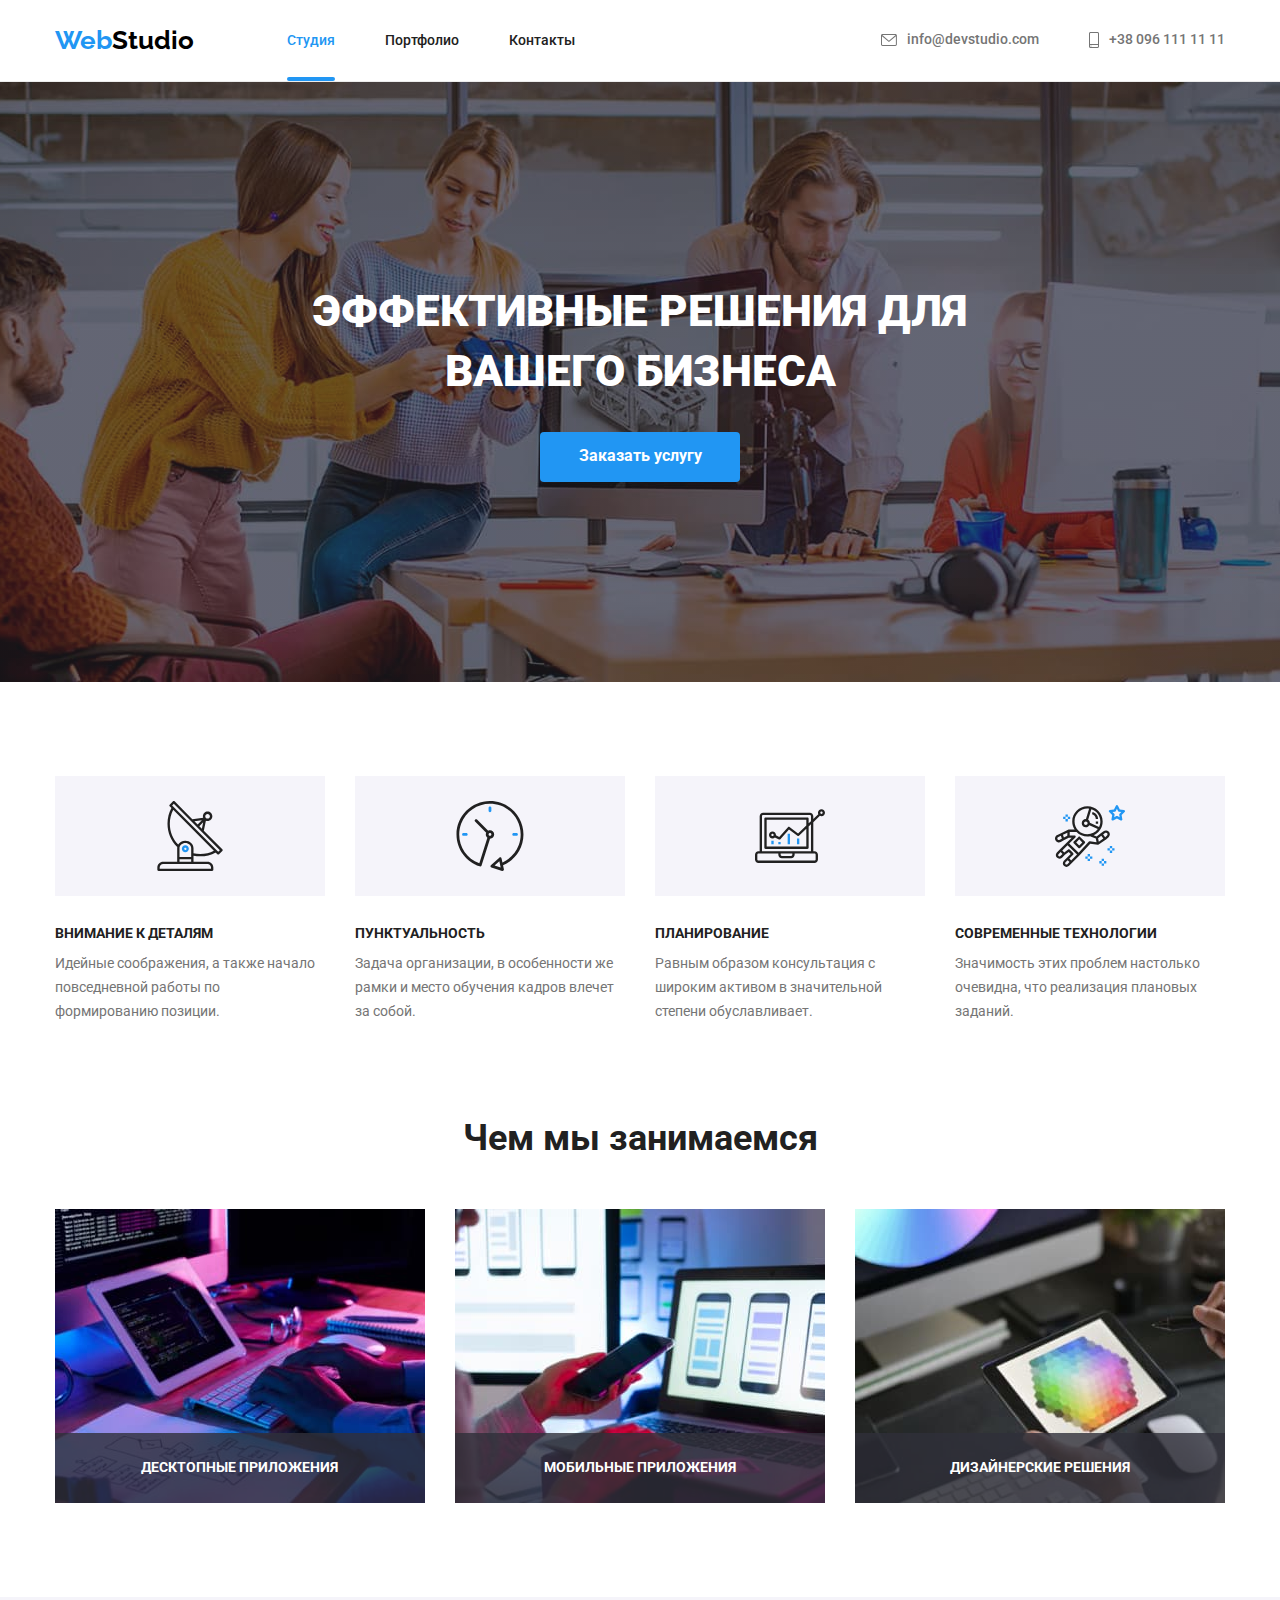
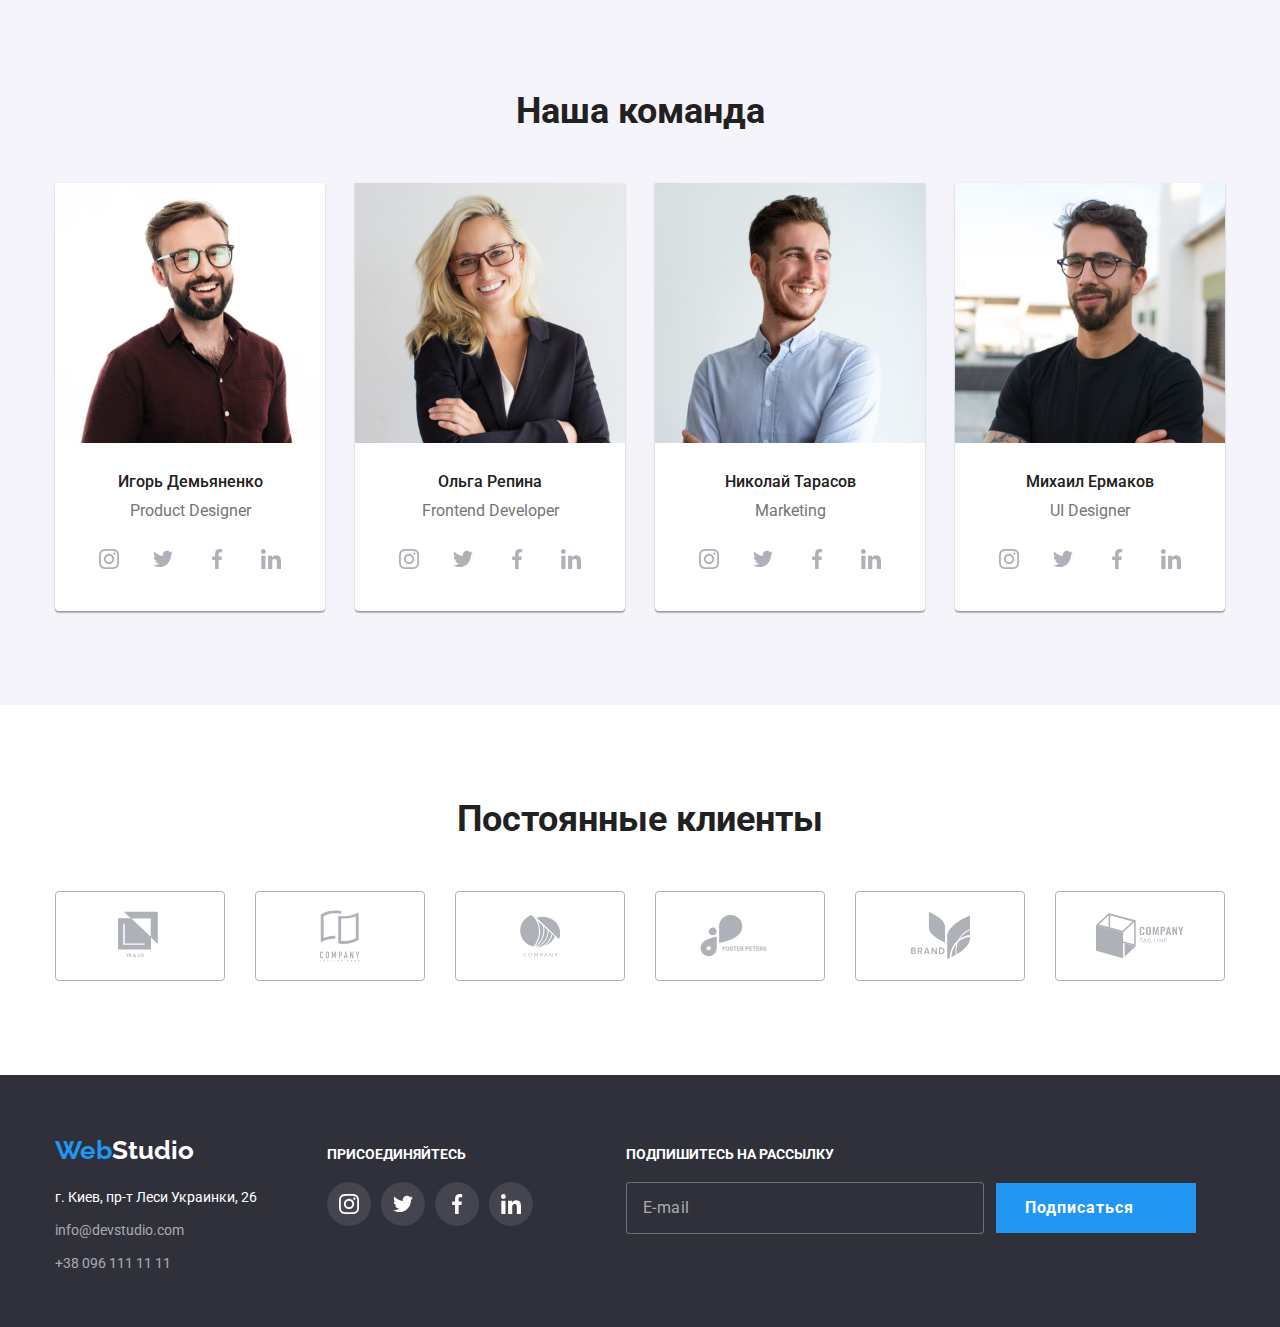
==== commit 9ba6beef: "correct files html and css" ====
--- a/index.html
+++ b/index.html
@@ -439,6 +439,7 @@
               <a
                 href="https://goo.gl/maps/JUrXiFq32XLz6EwXA"
                 class="footer-address-link"
+                target="_blank"
                 >г. Киев, пр-т Леси Украинки, 26</a
               >
 
--- a/css/styles.css
+++ b/css/styles.css
@@ -265,23 +265,16 @@
   text-transform: uppercase;
 }
 
-/* .hero-link {
-  display: inline-block;
-  padding: 10px 32px;
-  border-radius: 4px;
-  color: var(--white-additional-color);
-  background-color: var(--accent-color);
-  font-weight: 700;
-  font-size: 16px;
-} */
-
 .hero-button {
   width: 200px;
   height: 50px;
+
   background-color: var(--accent-color);
   color: var(--white-additional-color);
+
   font-weight: 700;
   font-size: 16px;
+
   border-radius: 4px;
   cursor: pointer;
 }
@@ -473,6 +466,7 @@
 .team-list {
   display: flex;
   flex-wrap: wrap;
+
   margin-left: -30px;
   margin-top: -30px;
 }
@@ -515,7 +509,7 @@
   background-color: var(--main-background-color);
 
   transition: color 250ms cubic-bezier(0.4, 0, 0.2, 1),
-  background-color 250ms cubic-bezier(0.4, 0, 0.2, 1);
+    background-color 250ms cubic-bezier(0.4, 0, 0.2, 1);
 }
 
 .circle-button:hover,
@@ -570,7 +564,7 @@
   color: #afb1b8;
 
   transition: color 250ms cubic-bezier(0.4, 0, 0.2, 1),
-  border-color 250ms cubic-bezier(0.4, 0, 0.2, 1);
+    border-color 250ms cubic-bezier(0.4, 0, 0.2, 1);
 }
 
 .button-clients:hover,
@@ -633,17 +627,16 @@
   margin-bottom: 9px;
 }
 
-
 .footer-email:focus,
-.footer-email:hover {
-  color: var(--accent-color);
-  transition: color 250ms cubic-bezier(0.4, 0, 0.2, 1);
+.footer-email:hover {
+  color: var(--accent-color);
+  transition: color 250ms cubic-bezier(0.4, 0, 0.2, 1);
 }
 
 .footer-tel:focus,
-.footer-tel:hover {
-  color: var(--accent-color);
-  transition: color 250ms cubic-bezier(0.4, 0, 0.2, 1);
+.footer-tel:hover {
+  color: var(--accent-color);
+  transition: color 250ms cubic-bezier(0.4, 0, 0.2, 1);
 }
 
 .footer-address-link {
@@ -662,7 +655,7 @@
   margin-left: 70px;
 }
 
-.footer-sn-title {
+.footer-titles {
   margin-bottom: 20px;
 
   color: var(--white-additional-color);
@@ -692,6 +685,66 @@
 
 .footer-circle-icons li:last-child {
   margin-right: 0;
+}
+
+/* Блок с подпиской */
+
+.footer-subscribe {
+  margin-left: 93px;
+}
+
+.footer-sub-main {
+  display: flex;
+  align-items: center;
+}
+
+.footer-sub-field {
+  width: 358px;
+
+  padding: 0;
+  padding-left: 16px;
+  padding-top: 15px;
+  padding-bottom: 15px;
+
+  background-color: #2f303a;
+  border: 1px solid rgba(255, 255, 255, 0.3);
+  border-radius: 4px;
+  color: rgba(255, 255, 255, 0.6);
+
+  font-weight: 400;
+  font-size: 16px;
+  line-height: 1.25;
+  letter-spacing: 0.03em;
+}
+
+.footer-sub-btn {
+  display: flex;
+  align-items: center;
+
+  width: 200px;
+  height: 50px;
+  margin-left: 12px;
+  padding-left: 29px;
+
+  background-color: var(--accent-color);
+  color: #ffffff;
+
+  font-weight: 700;
+  font-size: 16px;
+  line-height: 1.875;
+  letter-spacing: 0.06em;
+
+  cursor: pointer;
+}
+
+.footer-sub-btn svg {
+  margin-left: 10px;
+}
+
+/* Меняет цвет текста в Placeholder */
+
+.footer-sub-main input::placeholder {
+  color: rgba(255, 255, 255, 0.6);
 }
 
 /* Портфолио */
@@ -720,8 +773,8 @@
   border-radius: 4px;
 
   transition: color 250ms cubic-bezier(0.4, 0, 0.2, 1),
-  background-color 250ms cubic-bezier(0.4, 0, 0.2, 1),
-  box-shadow 250ms cubic-bezier(0.4, 0, 0.2, 1);
+    background-color 250ms cubic-bezier(0.4, 0, 0.2, 1),
+    box-shadow 250ms cubic-bezier(0.4, 0, 0.2, 1);
 }
 
 .portfolio-button:hover,
@@ -788,7 +841,6 @@
 .card-overlay {
   position: absolute;
   transform: translateY(100%);
-  transition: transform 250ms cubic-bezier(0.4, 0, 0.2, 1);
 
   top: 0;
   left: 0;
@@ -797,6 +849,8 @@
   height: 100%;
 
   background-color: rgba(33, 150, 243, 0.9);
+
+  transition: transform 250ms cubic-bezier(0.4, 0, 0.2, 1);
 }
 
 .card-overlay-text {
@@ -877,8 +931,10 @@
   width: 100%;
   height: 100%;
   background-color: rgba(0, 0, 0, 0.2);
+
   opacity: 1;
-  transition: opasity 250ms cubic-bezier(0.4, 0, 0.2, 1);
+
+  transition: opacity 250ms ease-in;
 }
 
 .backdrop.is-hidden {
@@ -895,10 +951,10 @@
   top: 50%;
   left: 50%;
   transform: translate(-50%, -50%);
+  text-align: center;
 
   padding: 40px;
   width: 528px;
-  height: 581px;
   max-height: 100vh;
 
   background-color: var(--main-background-color);
@@ -909,17 +965,248 @@
     0px 2px 1px rgba(0, 0, 0, 0.2);
   border-radius: 4px;
 
-  transition: opacity cubic-bezier(0.4, 0, 0.2, 1);
-}
+  transition: opacity 250ms ease-in;
+}
+
+/* Форма в модальном окне */
+
+.modal-header {
+  margin-bottom: 12px;
+
+  font-weight: 700;
+  font-size: 20px;
+  line-height: 1.15;
+  text-align: center;
+  letter-spacing: 0.03em;
+
+  color: var(--title-text-color);
+}
+
+.group-fields {
+  display: flex;
+  flex-direction: column;
+  margin-bottom: 20px;
+
+  text-align: start;
+}
+
+.modal-labels {
+  margin-bottom: 4px;
+  display: block;
+}
+
+.modal-label-text {
+  font-weight: 400;
+  font-size: 12px;
+  line-height: 1.16;
+
+  letter-spacing: 0.01em;
+
+  color: var(--text-color);
+}
+
+.group-input {
+  position: relative;
+  margin-bottom: 10px;
+}
+
+.modal-input {
+  padding: 11px 12px;
+  padding-left: 42px;
+
+  width: 448px;
+
+  border: 1px solid rgba(33, 33, 33, 0.2);
+  box-sizing: border-box;
+  border-radius: 4px;
+
+  transition: border-color 250ms cubic-bezier(0.4, 0, 0.2, 1);
+}
+
+.modal-icon {
+  position: absolute;
+  top: 11px;
+  left: 12px;
+
+  fill: var(--title-text-color);
+
+  transition: fill 250ms cubic-bezier(0.4, 0, 0.2, 1);
+}
+
+/* Убирает обводку с элементов формы в фокусе */
+
+input:active,
+input:hover,
+input:focus,
+textarea:hover,
+textarea:focus,
+textarea:active {
+  outline: 0;
+}
+
+.modal-input:hover,
+.modal-input:focus {
+  border-color: var(--accent-color);
+}
+
+.modal-input:focus + .modal-icon,
+.modal-input:hover + .modal-icon {
+  fill: var(--accent-color);
+}
+
+/* Поле "комментарии" */
+
+textarea {
+  resize: none;
+  font-family: inherit;
+}
+
+.text-feedback {
+  padding: 12px 16px;
+}
+
+.modal-input::placeholder {
+  font-weight: 400;
+  font-size: 14px;
+  line-height: 1.14;
+  letter-spacing: 0.01em;
+
+  color: rgba(117, 117, 117, 0.5);
+}
+
+/* Policy */
+
+.modal-agree {
+  position: relative;
+
+  display: flex;
+  align-items: center;
+  justify-content: center;
+
+  margin-bottom: 30px;
+
+  cursor: pointer;
+}
+
+/* Скрытый чекбокс */
+
+.modal-checkbox {
+  position: absolute;
+  width: 1px;
+  height: 1px;
+  margin: -1px;
+  border: 0;
+  padding: 0;
+
+  white-space: nowrap;
+  clip-path: inset(100%);
+  clip: rect(0 0 0 0);
+  overflow: hidden;
+}
+
+/* Подменяем чекбокс */
+
+.modal-checked-icon {
+  position: absolute;
+  top: 4px;
+  left: 12px;
+
+  background-color: var(--accent-color);
+  opacity: 0%;
+
+  transition: opacity 250ms cubic-bezier(0.4, 0, 0.2, 1);
+}
+
+.modal-checkbox-icon {
+  opacity: 100%;
+
+  transition: opacity 250ms cubic-bezier(0.4, 0, 0.2, 1);
+}
+
+.modal-checkbox:checked + .modal-checked-icon {
+  opacity: 100%;
+}
+
+.modal-checkbox:checked ~ .modal-checkbox-icon {
+  opacity: 0%;
+}
+
+/* Текст соглашения */
+
+.modal-agree-text {
+  margin-left: 8px;
+  text-align: center;
+
+  font-weight: 400;
+  font-size: 14px;
+  line-height: 1.71;
+
+  letter-spacing: 0.03em;
+
+  color: #757575;
+}
+
+.modal-agree-link {
+  text-decoration-line: underline;
+
+  color: var(--accent-color);
+}
+
+/* Кнопка отправки формы в модальном окне */
+
+.modal-send-btn {
+  width: 200px;
+  height: 50px;
+
+  justify-content: center;
+  margin-left: auto;
+
+  background: #188ce8;
+  border-radius: 4px;
+  color: #fff;
+
+  font-weight: 700;
+  font-size: 16px;
+  line-height: 1.875;
+  letter-spacing: 0.06em;
+
+  cursor: pointer;
+  transition: box-shadow 250ms cubic-bezier(0.4, 0, 0.2, 1);
+}
+
+.modal-send-btn:hover {
+  box-shadow: 0px 4px 4px rgba(0, 0, 0, 0.15);
+}
+
+/* Кнопка закрытия модального окна */
 
 .modal-close-button {
   position: absolute;
-  top: 14px;
-  right: 14px;
+  top: 8px;
+  right: 8px;
+
+  display: flex;
+  justify-content: center;
+  align-items: center;
+
   width: 30px;
   height: 30px;
+  cursor: pointer;
+
+  border: 1px solid rgba(0, 0, 0, 0.1);
+  border-radius: 50%;
+
+  background-color: var(--main-background-color);
+  color: var(--text-color);
+
+  transition: color 250ms cubic-bezier(0.4, 0, 0.2, 1);
 }
 
 .modal-close-svg {
-  background-color: #fff;
+  fill: currentColor;
+}
+
+.modal-close-button:hover,
+.modal-close-button:focus {
+  color: var(--accent-color);
 }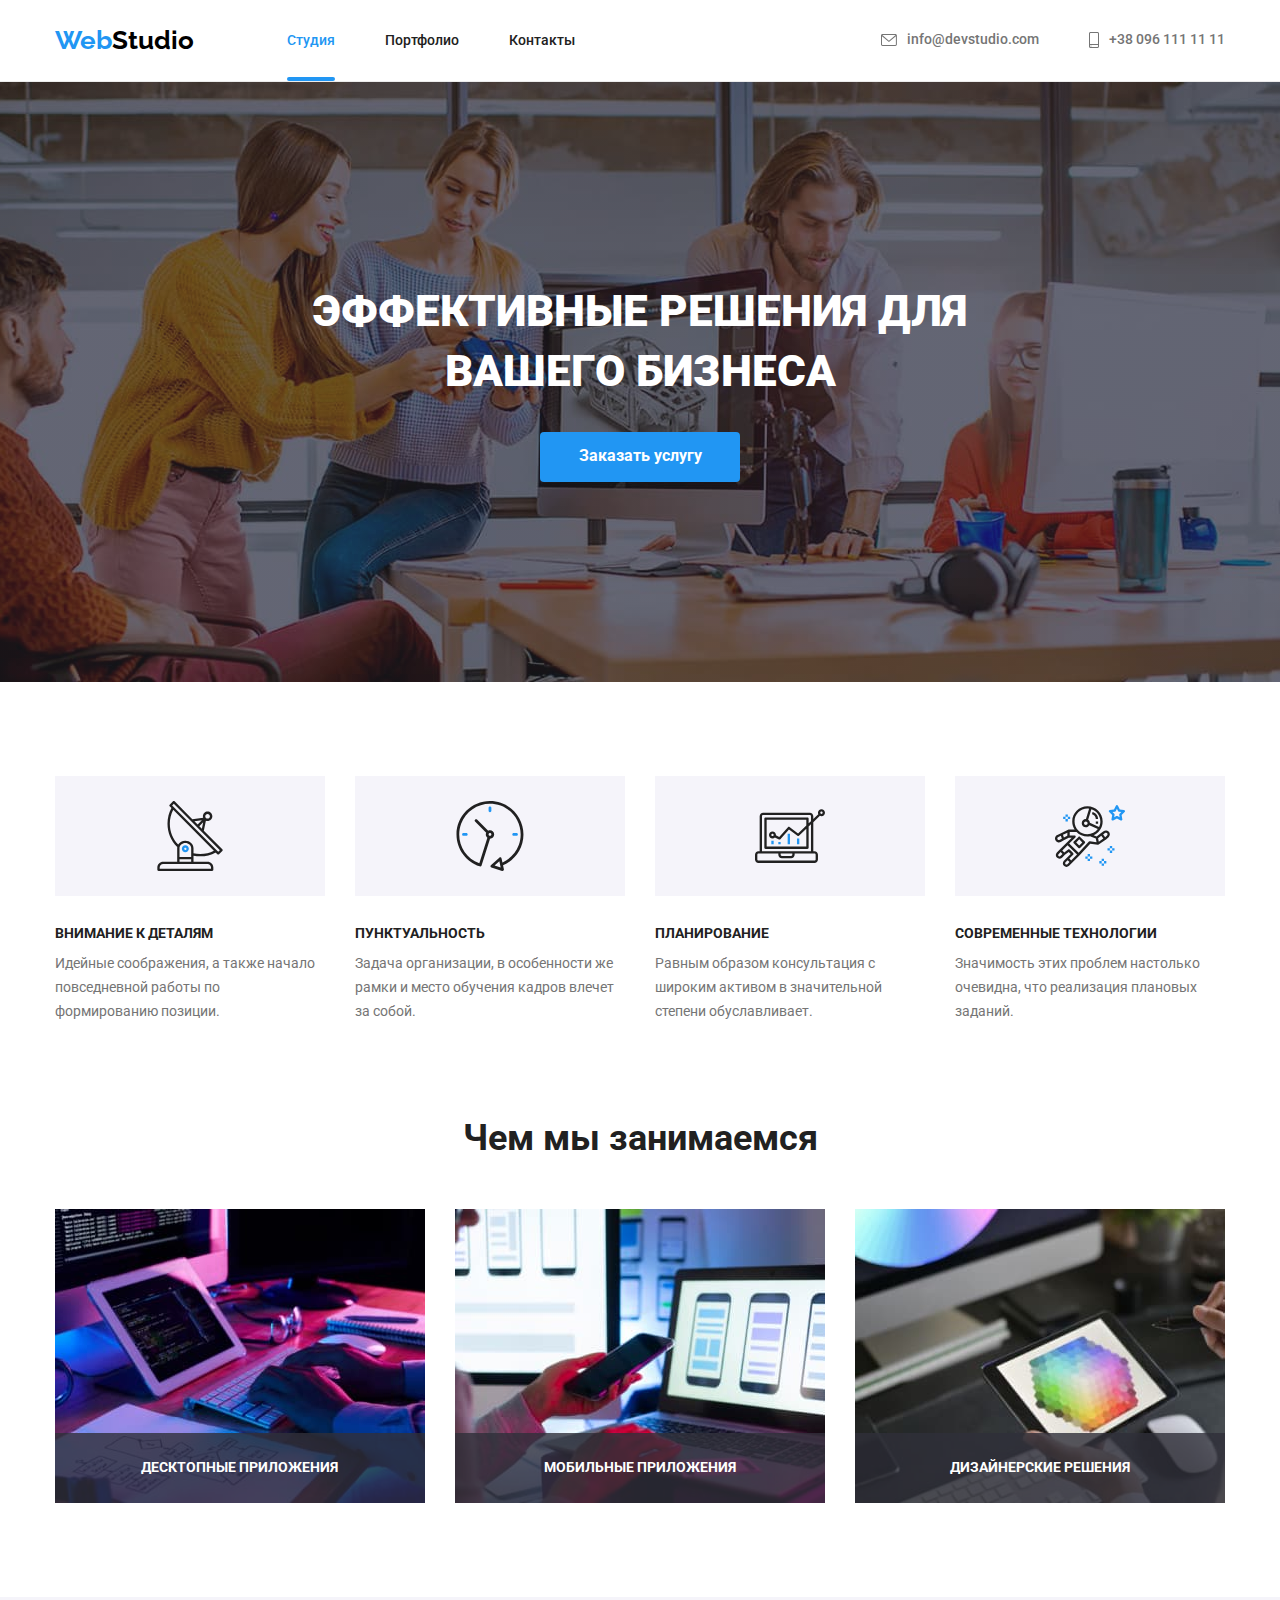
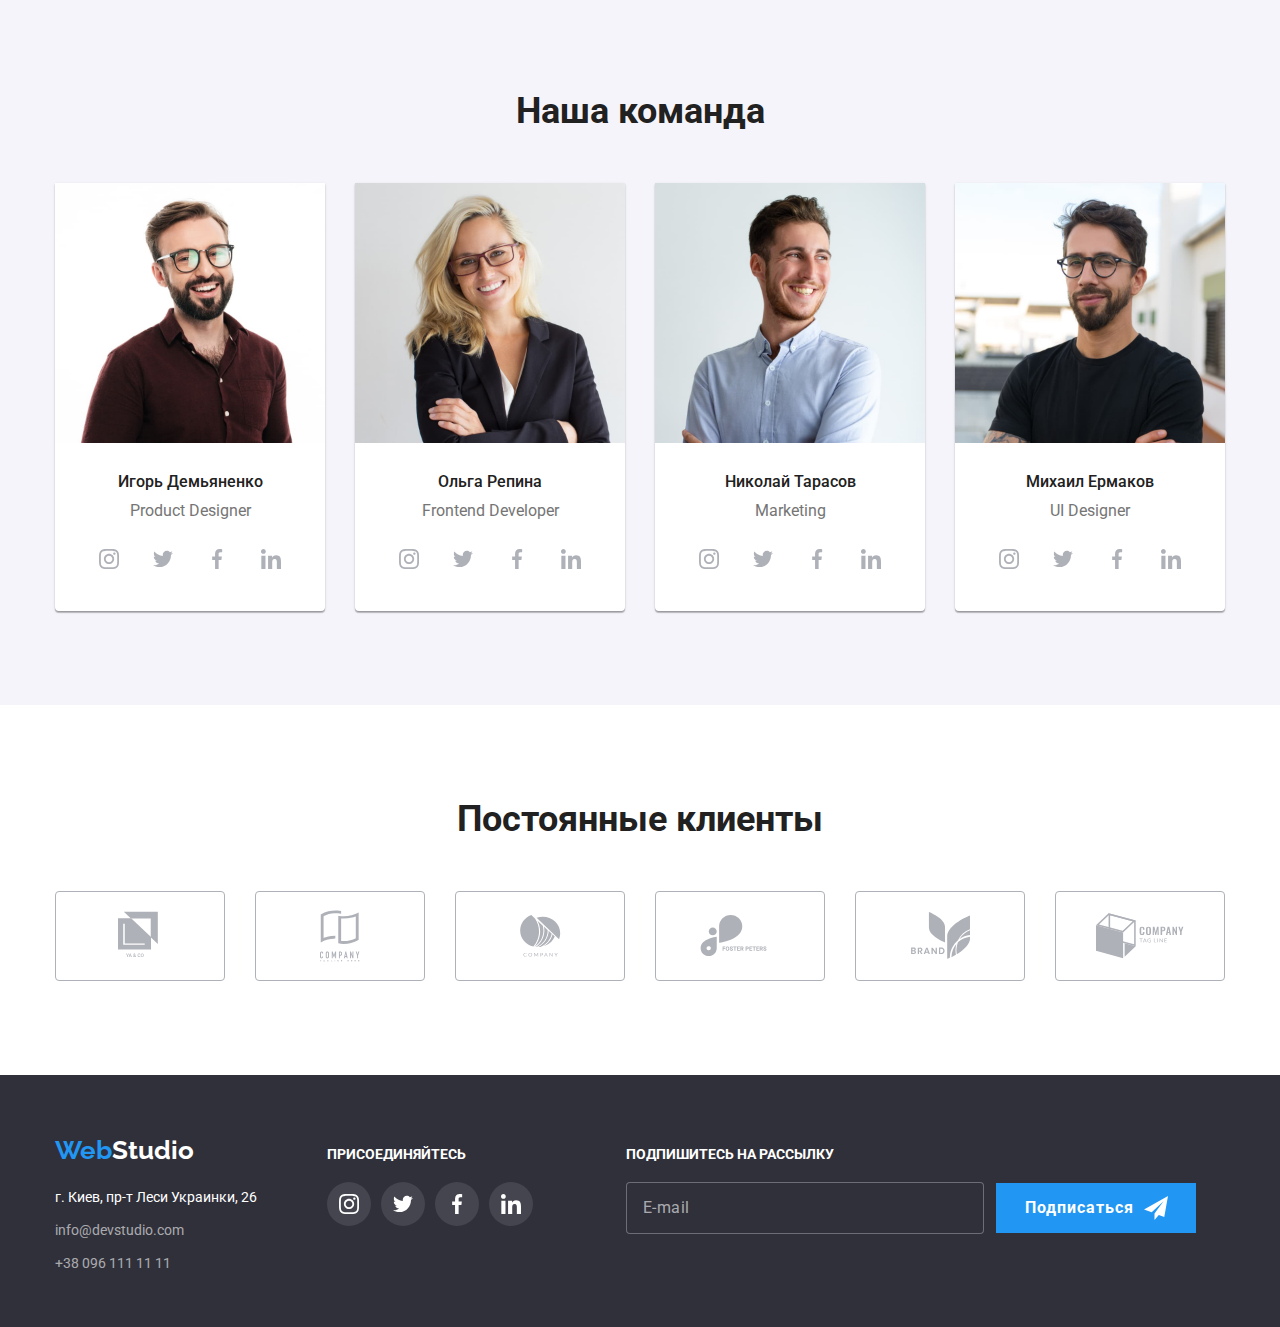
==== commit b9461a93: "delete lebel for footer-subskribe" ====
--- a/index.html
+++ b/index.html
@@ -497,14 +497,12 @@
             <form>
               <p class="footer-titles">Подпишитесь на рассылку</p>
               <div role="group" class="footer-sub-main">
-                <label>
-                  <input
+                <input
                     type="email"
                     name="email"
                     placeholder="E-mail"
                     class="footer-sub-field"
                   />
-                </label>
                 <button type="submit" class="footer-sub-btn">
                   Подписаться
                   <svg class="clients-icon-logo" width="24" height="24">
--- a/css/styles.css
+++ b/css/styles.css
@@ -628,15 +628,15 @@
 }
 
 .footer-email:focus,
-.footer-email:hover {
-  color: var(--accent-color);
-  transition: color 250ms cubic-bezier(0.4, 0, 0.2, 1);
+.footer-email:hover {
+  color: var(--accent-color);
+  transition: color 250ms cubic-bezier(0.4, 0, 0.2, 1);
 }
 
 .footer-tel:focus,
-.footer-tel:hover {
-  color: var(--accent-color);
-  transition: color 250ms cubic-bezier(0.4, 0, 0.2, 1);
+.footer-tel:hover {
+  color: var(--accent-color);
+  transition: color 250ms cubic-bezier(0.4, 0, 0.2, 1);
 }
 
 .footer-address-link {
